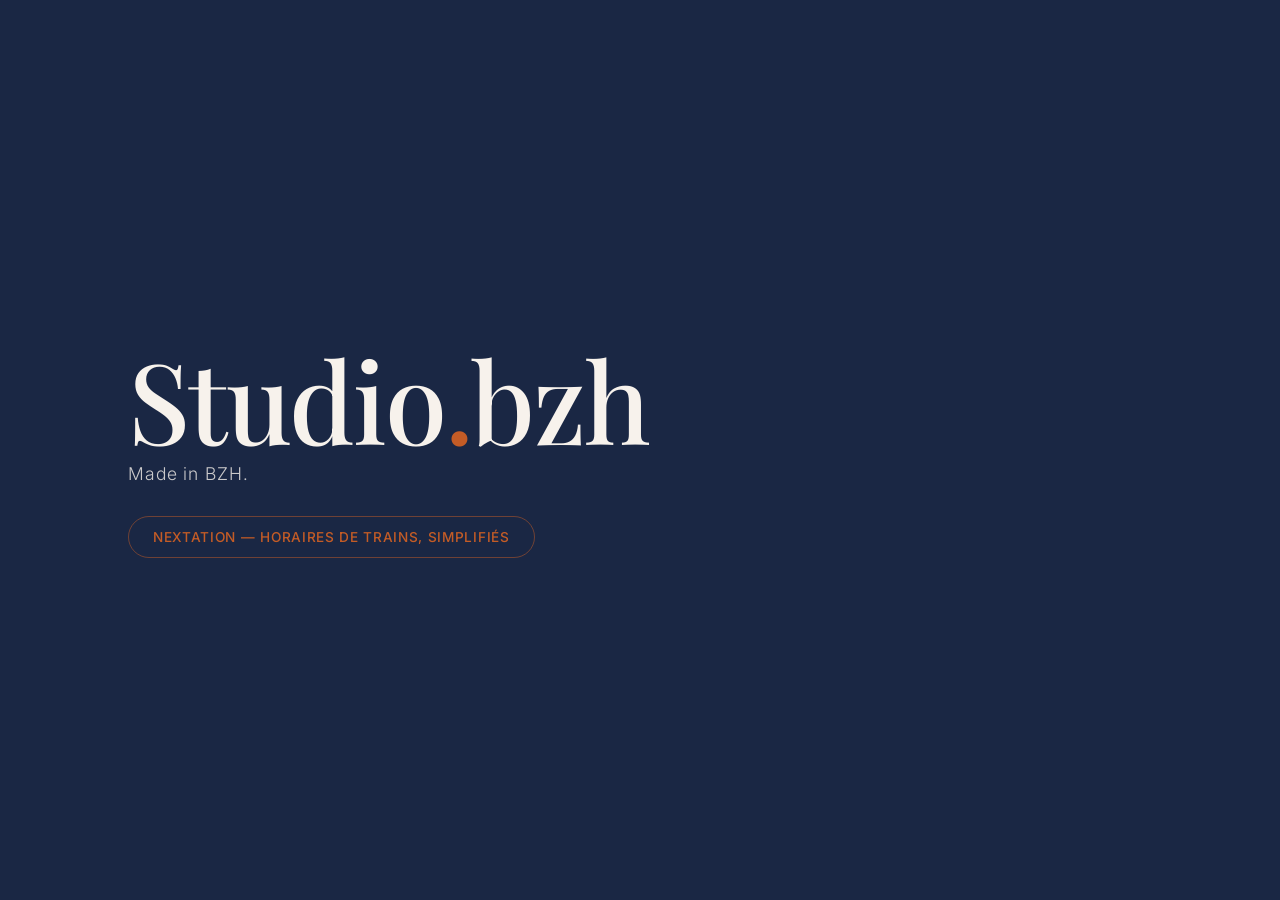
==== docs/index.html @ 62165a8e "Fix background image filename in index.html" ====
<!DOCTYPE html>
<html lang="fr">
<head>
    <meta charset="UTF-8">
    <meta name="viewport" content="width=device-width, initial-scale=1.0">
    <title>Studio.bzh</title>
    <link rel="icon" type="image/png" sizes="32x32" href="/favicon_32.png">
    <link rel="icon" type="image/png" sizes="16x16" href="/favicon_16.png">
    <link href="https://fonts.googleapis.com/css2?family=Inter:wght@300;400;600&family=Playfair+Display:wght@500&display=swap" rel="stylesheet">
    <style>
        * {
            margin: 0;
            padding: 0;
            box-sizing: border-box;
        }

        body {
            font-family: 'Inter', sans-serif;
            background: #1a2744;
            height: 100vh;
            display: flex;
            align-items: center;
            overflow: hidden;
        }

        .hero {
            position: relative;
            width: 100%;
            height: 100vh;
            display: flex;
            flex-direction: column;
            align-items: flex-start; /* Aligne le contenu à gauche */
            justify-content: center;
            text-align: left; /* Aligne le texte à gauche */
            padding: 2rem 10%; /* Augmentation du padding pour décoller du bord gauche */
            background: url('background.jpg') no-repeat center center/cover;
        }

        .hero__content {
            position: relative;
            z-index: 2;
            max-width: 600px;
        }

        .hero__title {
            font-family: 'Playfair Display', serif;
            font-size: clamp(3rem, 10vw, 7rem);
            font-weight: 500;
            color: #f7f2ec; /* Blanc orangé */
            line-height: 1;
            margin-bottom: 0.5rem;
            letter-spacing: -0.02em;
        }

        .hero__title .dot {
            color: #c45c26;
        }

        .hero__tagline {
            font-size: clamp(0.9rem, 2vw, 1.1rem);
            font-weight: 300;
            color: #f7f2ec; /* Blanc orangé */
            opacity: 0.8;
            margin-bottom: 2rem;
            letter-spacing: 0.05em;
        }

        .hero__link {
            display: inline-flex;
            align-items: center;
            color: #c45c26;
            text-decoration: none;
            font-size: 0.85rem;
            font-weight: 500;
            letter-spacing: 0.05em;
            text-transform: uppercase;
            padding: 0.75rem 1.5rem;
            border: 1px solid rgba(196, 92, 38, 0.5);
            border-radius: 100px;
            transition: all 0.3s ease;
            background: transparent; /* Bouton transparent */
        }

        /* Gestion du changement de texte au survol */
        .hero__link span::before {
            content: attr(data-text);
        }

        .hero__link:hover {
            background: #c45c26;
            color: #ffffff;
            border-color: #c45c26;
            transform: translateY(-2px);
        }

        .hero__link:hover span::before {
            content: attr(data-hover);
        }
    </style>
</head>
<body>
    <div class="hero">
        <div class="hero__content">
            <h1 class="hero__title">Studio<span class="dot">.</span>bzh</h1>
            <p class="hero__tagline">Made in BZH.</p>
            <a href="https://studio.bzh/nextation" rel="noopener" class="hero__link">
                <span data-text="Nextation — Horaires de trains, simplifiés" data-hover="Découvrir Nextation"></span>
            </a>
        </div>
    </div>
</body>
</html>
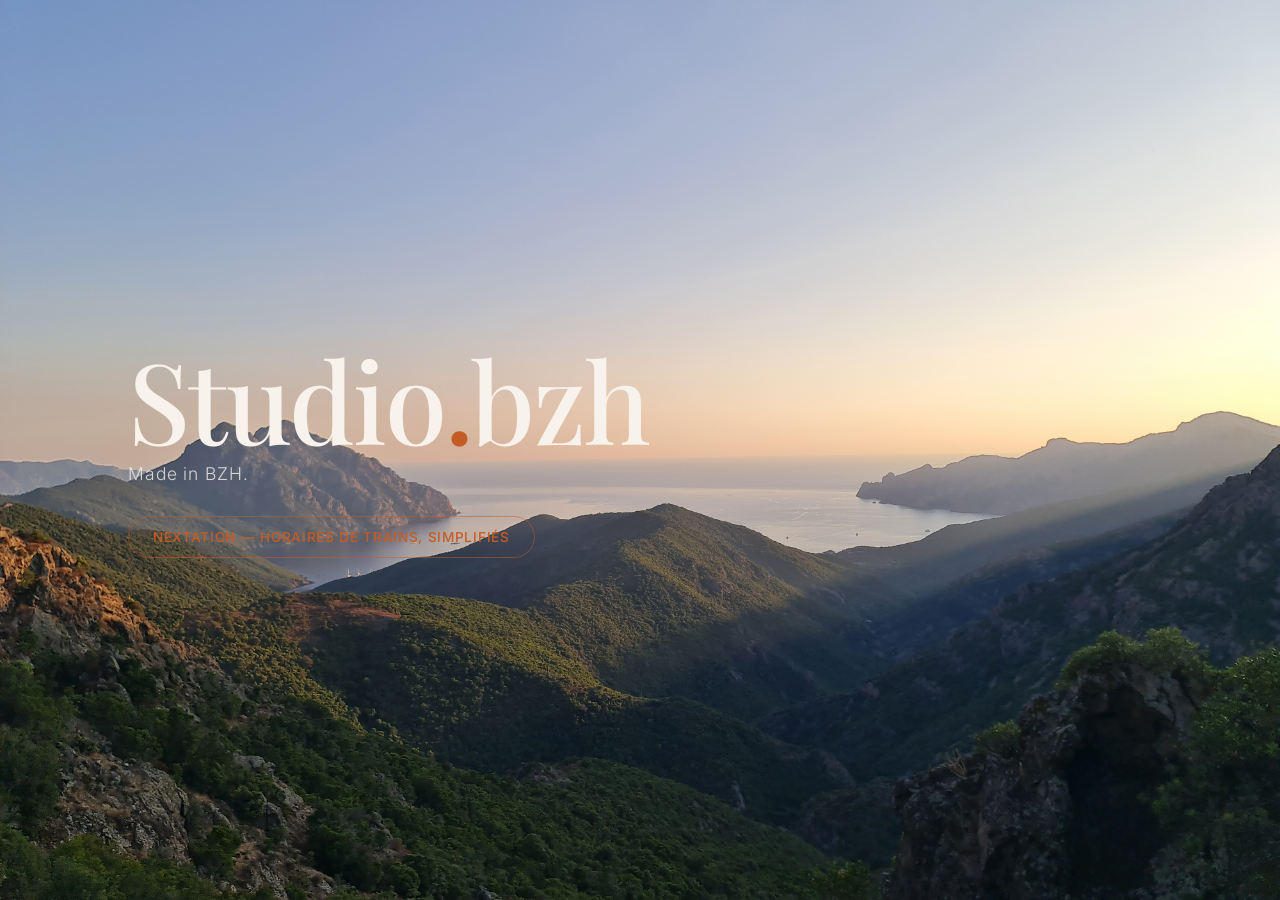
==== commit b05b4c75: "Fix CSS background property syntax" ====
--- a/docs/index.html
+++ b/docs/index.html
@@ -33,7 +33,7 @@
             justify-content: center;
             text-align: left; /* Aligne le texte à gauche */
             padding: 2rem 10%; /* Augmentation du padding pour décoller du bord gauche */
-            background: url('background.jpg') no-repeat center center/cover;
+            background: url('background_2.jpg') no-repeat center center/cover;
         }
 
         .hero__content {
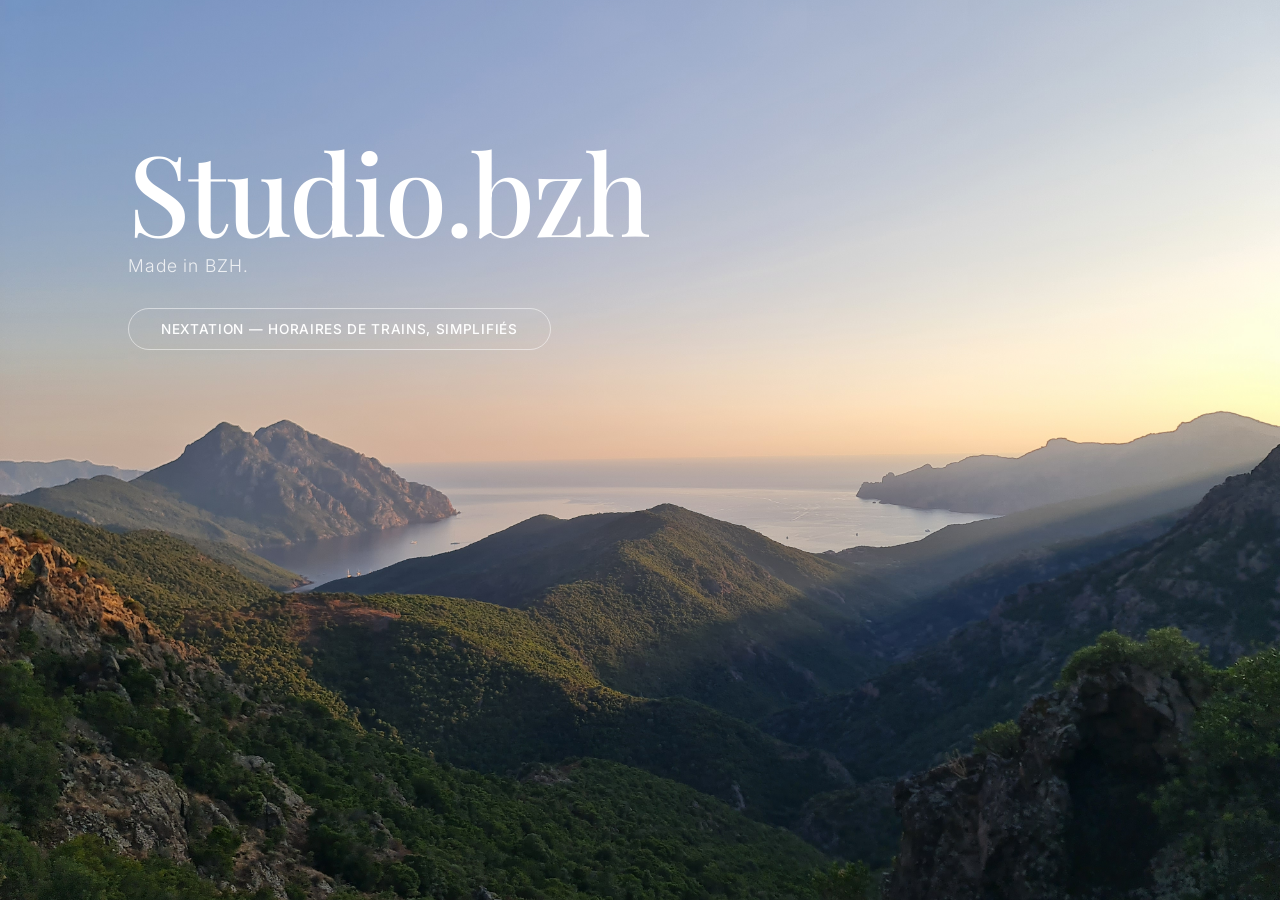
==== commit ad116ce3: "Add files via upload" ====
--- a/docs/index.html
+++ b/docs/index.html
@@ -30,9 +30,9 @@
             display: flex;
             flex-direction: column;
             align-items: flex-start; /* Aligne le contenu à gauche */
-            justify-content: center;
+            justify-content: flex-start; /* Aligne vers le haut */
             text-align: left; /* Aligne le texte à gauche */
-            padding: 2rem 10%; /* Augmentation du padding pour décoller du bord gauche */
+            padding: 15vh 10% 2rem 10%; /* Positionne le contenu environ aux 3/4 de la hauteur */
             background: url('background_2.jpg') no-repeat center center/cover;
         }
 
@@ -46,20 +46,20 @@
             font-family: 'Playfair Display', serif;
             font-size: clamp(3rem, 10vw, 7rem);
             font-weight: 500;
-            color: #f7f2ec; /* Blanc orangé */
+            color: #ffffff; /* Uniquement du blanc */
             line-height: 1;
             margin-bottom: 0.5rem;
             letter-spacing: -0.02em;
         }
 
         .hero__title .dot {
-            color: #c45c26;
+            color: #ffffff; /* Uniquement du blanc */
         }
 
         .hero__tagline {
             font-size: clamp(0.9rem, 2vw, 1.1rem);
             font-weight: 300;
-            color: #f7f2ec; /* Blanc orangé */
+            color: #ffffff; /* Uniquement du blanc */
             opacity: 0.8;
             margin-bottom: 2rem;
             letter-spacing: 0.05em;
@@ -68,17 +68,20 @@
         .hero__link {
             display: inline-flex;
             align-items: center;
-            color: #c45c26;
+            justify-content: center;
+            color: #ffffff; /* Uniquement du blanc */
             text-decoration: none;
             font-size: 0.85rem;
             font-weight: 500;
             letter-spacing: 0.05em;
             text-transform: uppercase;
-            padding: 0.75rem 1.5rem;
-            border: 1px solid rgba(196, 92, 38, 0.5);
+            padding: 0.75rem 2rem;
+            border: 1px solid rgba(255, 255, 255, 0.5); /* Bordure blanche semi-transparente */
             border-radius: 100px;
             transition: all 0.3s ease;
             background: transparent; /* Bouton transparent */
+            min-width: 416px; /* Largeur minimale pour éviter le changement de taille au survol */
+            text-align: center;
         }
 
         /* Gestion du changement de texte au survol */
@@ -87,9 +90,9 @@
         }
 
         .hero__link:hover {
-            background: #c45c26;
-            color: #ffffff;
-            border-color: #c45c26;
+            background: #ffffff;
+            color: #1a2744; /* Le texte passe sur la couleur de fond pour rester lisible */
+            border-color: #ffffff;
             transform: translateY(-2px);
         }
 
@@ -109,4 +112,4 @@
         </div>
     </div>
 </body>
-</html>
+</html>
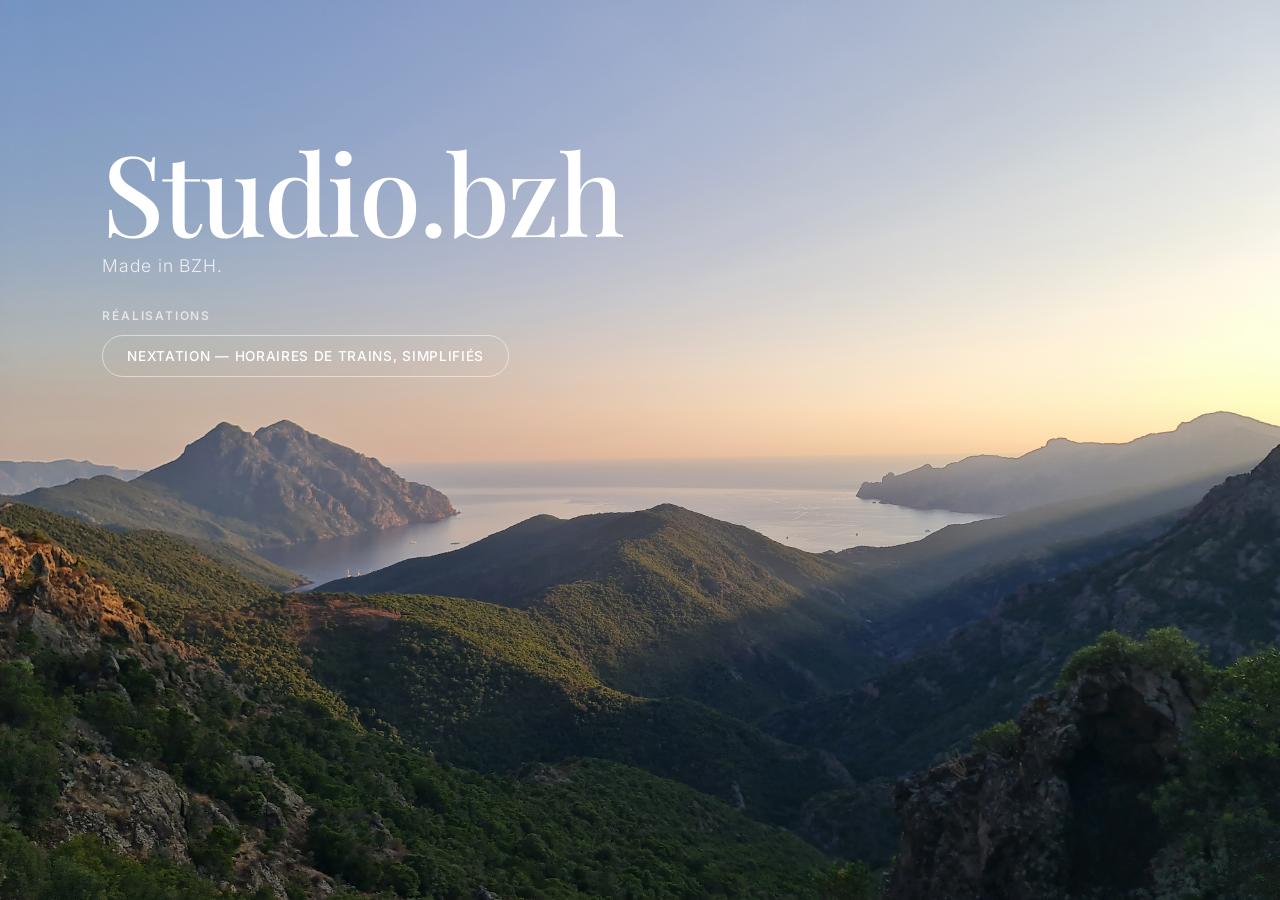
==== commit fa2be3a3: "Add files via upload" ====
--- a/docs/index.html
+++ b/docs/index.html
@@ -14,25 +14,29 @@
             box-sizing: border-box;
         }
 
+        html, body {
+            width: 100%;
+            overflow-x: hidden; /* évite tout débordement horizontal, quel que soit le contenu */
+        }
+
         body {
             font-family: 'Inter', sans-serif;
             background: #1a2744;
-            height: 100vh;
+            min-height: 100vh;
             display: flex;
             align-items: center;
-            overflow: hidden;
         }
 
         .hero {
             position: relative;
             width: 100%;
-            height: 100vh;
+            min-height: 100vh;
             display: flex;
             flex-direction: column;
             align-items: flex-start; /* Aligne le contenu à gauche */
             justify-content: flex-start; /* Aligne vers le haut */
             text-align: left; /* Aligne le texte à gauche */
-            padding: 15vh 10% 2rem 10%; /* Positionne le contenu environ aux 3/4 de la hauteur */
+            padding: 15vh 8% 2rem 8%; /* Positionne le contenu environ aux 3/4 de la hauteur */
             background: url('background_2.jpg') no-repeat center center/cover;
         }
 
@@ -40,6 +44,17 @@
             position: relative;
             z-index: 2;
             max-width: 600px;
+            width: 100%;
+        }
+
+        .hero__section-label {
+            font-size: 0.75rem;
+            font-weight: 600;
+            color: #ffffff;
+            opacity: 0.65;
+            letter-spacing: 0.15em;
+            text-transform: uppercase;
+            margin-bottom: 0.75rem;
         }
 
         .hero__title {
@@ -71,22 +86,19 @@
             justify-content: center;
             color: #ffffff; /* Uniquement du blanc */
             text-decoration: none;
-            font-size: 0.85rem;
+            font-size: clamp(0.7rem, 2.3vw, 0.85rem);
             font-weight: 500;
             letter-spacing: 0.05em;
             text-transform: uppercase;
-            padding: 0.75rem 2rem;
+            padding: 0.75rem 1.5rem;
             border: 1px solid rgba(255, 255, 255, 0.5); /* Bordure blanche semi-transparente */
             border-radius: 100px;
             transition: all 0.3s ease;
             background: transparent; /* Bouton transparent */
-            min-width: 416px; /* Largeur minimale pour éviter le changement de taille au survol */
+            max-width: 100%; /* ne dépasse jamais la largeur de l'écran */
+            width: fit-content;
             text-align: center;
-        }
-
-        /* Gestion du changement de texte au survol */
-        .hero__link span::before {
-            content: attr(data-text);
+            white-space: normal; /* le texte peut revenir à la ligne si besoin sur petit écran */
         }
 
         .hero__link:hover {
@@ -95,10 +107,6 @@
             border-color: #ffffff;
             transform: translateY(-2px);
         }
-
-        .hero__link:hover span::before {
-            content: attr(data-hover);
-        }
     </style>
 </head>
 <body>
@@ -106,8 +114,9 @@
         <div class="hero__content">
             <h1 class="hero__title">Studio<span class="dot">.</span>bzh</h1>
             <p class="hero__tagline">Made in BZH.</p>
+            <p class="hero__section-label">Réalisations</p>
             <a href="https://studio.bzh/nextation" rel="noopener" class="hero__link">
-                <span data-text="Nextation — Horaires de trains, simplifiés" data-hover="Découvrir Nextation"></span>
+                Nextation — Horaires de trains, simplifiés
             </a>
         </div>
     </div>
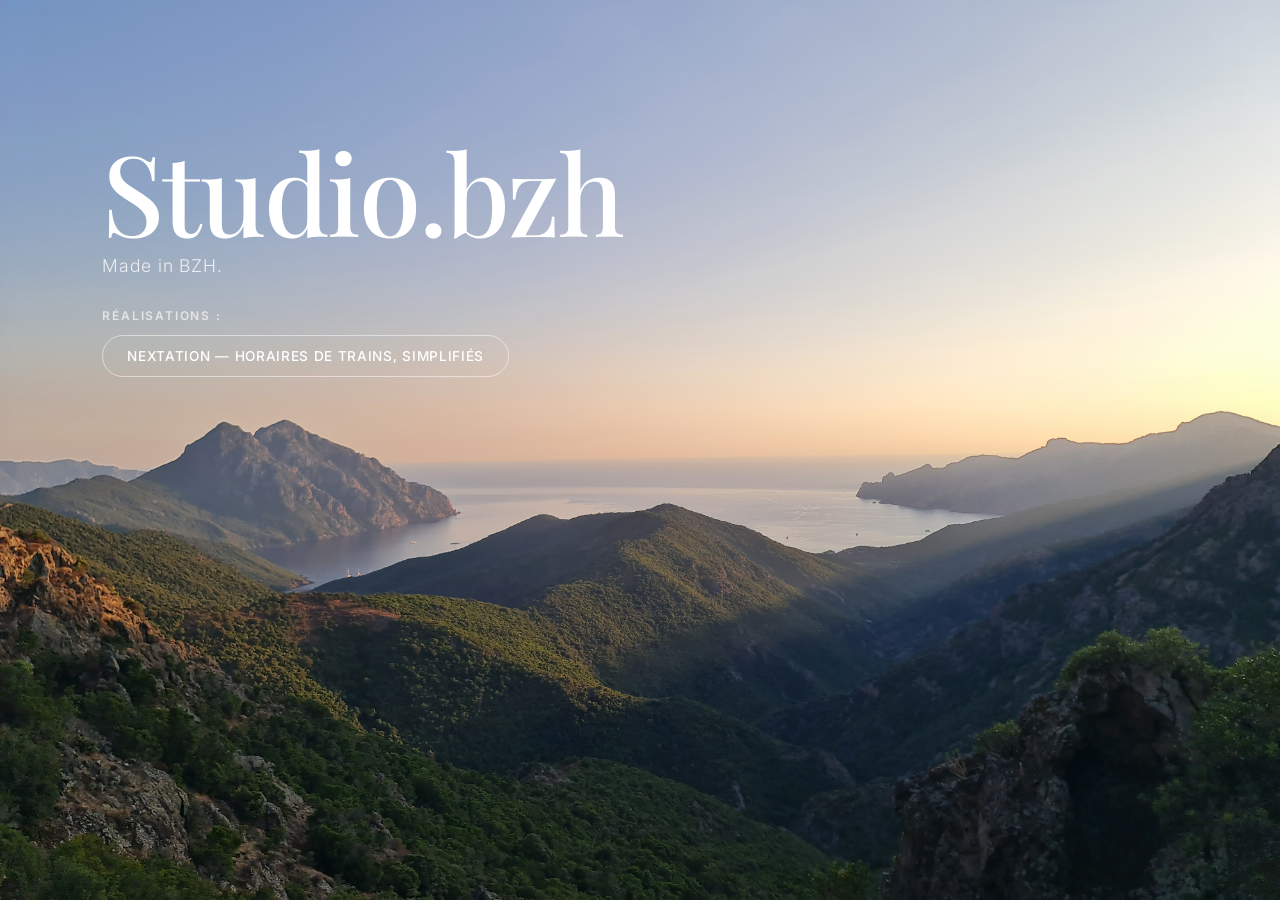
==== commit 63749e19: "Update section label to include a colon" ====
--- a/docs/index.html
+++ b/docs/index.html
@@ -114,11 +114,11 @@
         <div class="hero__content">
             <h1 class="hero__title">Studio<span class="dot">.</span>bzh</h1>
             <p class="hero__tagline">Made in BZH.</p>
-            <p class="hero__section-label">Réalisations</p>
+            <p class="hero__section-label">Réalisations :</p>
             <a href="https://studio.bzh/nextation" rel="noopener" class="hero__link">
                 Nextation — Horaires de trains, simplifiés
             </a>
         </div>
     </div>
 </body>
-</html>+</html>
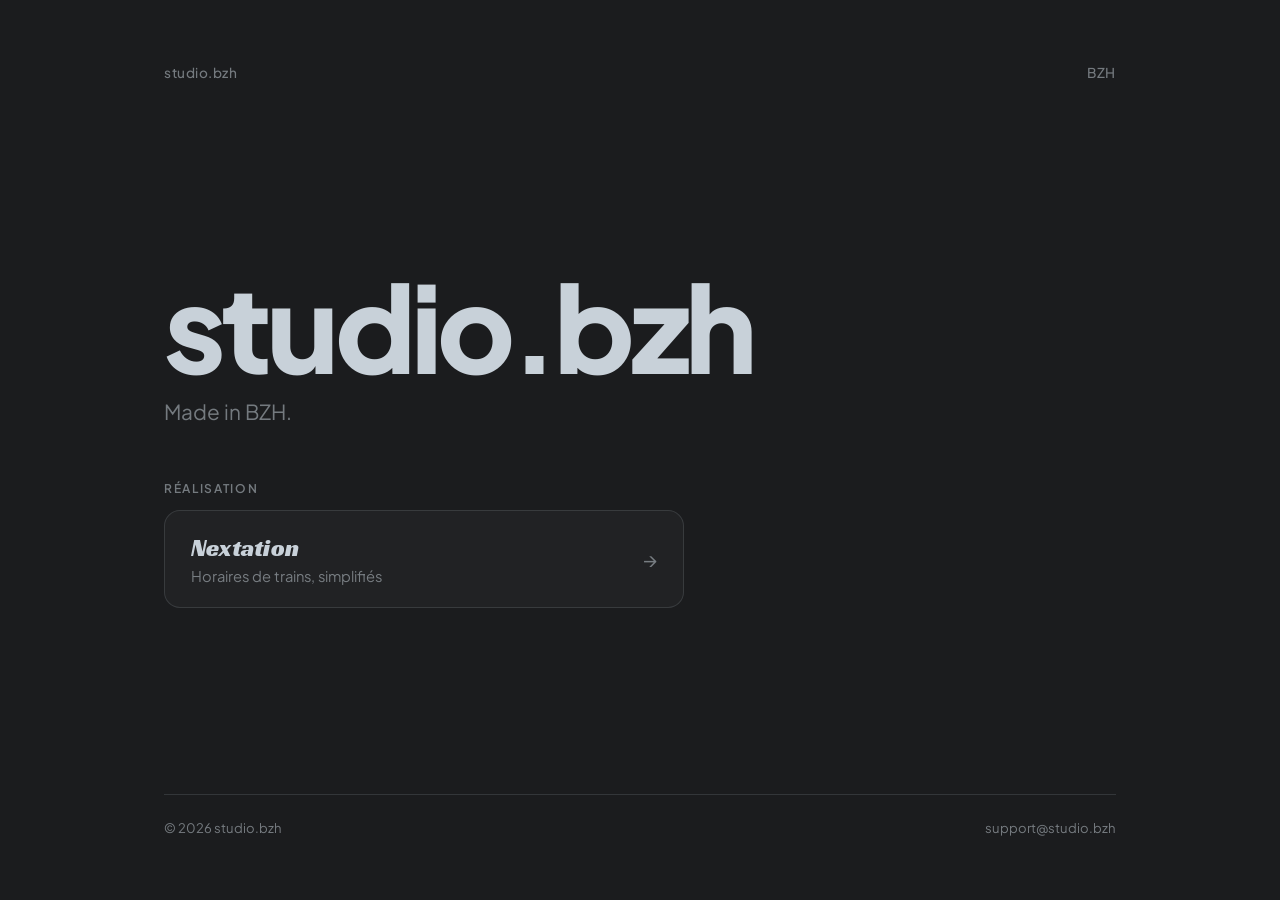
==== commit 6aa9278b: "Add files via upload" ====
--- a/docs/index.html
+++ b/docs/index.html
@@ -1,124 +1,188 @@
 <!DOCTYPE html>
 <html lang="fr">
 <head>
-    <meta charset="UTF-8">
-    <meta name="viewport" content="width=device-width, initial-scale=1.0">
-    <title>Studio.bzh</title>
-    <link rel="icon" type="image/png" sizes="32x32" href="/favicon_32.png">
-    <link rel="icon" type="image/png" sizes="16x16" href="/favicon_16.png">
-    <link href="https://fonts.googleapis.com/css2?family=Inter:wght@300;400;600&family=Playfair+Display:wght@500&display=swap" rel="stylesheet">
-    <style>
-        * {
-            margin: 0;
-            padding: 0;
-            box-sizing: border-box;
-        }
+  <meta charset="UTF-8">
+  <meta name="viewport" content="width=device-width, initial-scale=1.0">
+  <title>studio.bzh</title>
+  <meta name="description" content="studio.bzh — Made in BZH.">
+  <link rel="icon" type="image/png" sizes="32x32" href="/favicon_32.png">
+  <link rel="icon" type="image/png" sizes="16x16" href="/favicon_16.png">
+  <link rel="preconnect" href="https://fonts.googleapis.com">
+  <link rel="preconnect" href="https://fonts.gstatic.com" crossorigin>
+  <link href="https://fonts.googleapis.com/css2?family=Plus+Jakarta+Sans:wght@400;500;600;700;800&family=Racing+Sans+One&display=swap" rel="stylesheet">
+  <style>
+    :root {
+      --bg: #1b1c1e;
+      --fg: #c8d1d9;
+      --fg-muted: rgba(200, 209, 217, 0.52);
+      --border: rgba(200, 209, 217, 0.14);
+      --border-hover: rgba(200, 209, 217, 0.4);
+      --surface: rgba(200, 209, 217, 0.03);
+      --surface-hover: rgba(200, 209, 217, 0.07);
+    }
 
-        html, body {
-            width: 100%;
-            overflow-x: hidden; /* évite tout débordement horizontal, quel que soit le contenu */
-        }
+    * {
+      margin: 0;
+      padding: 0;
+      box-sizing: border-box;
+    }
 
-        body {
-            font-family: 'Inter', sans-serif;
-            background: #1a2744;
-            min-height: 100vh;
-            display: flex;
-            align-items: center;
-        }
+    html, body {
+      height: 100%;
+      background-color: var(--bg);
+      color: var(--fg);
+      font-family: 'Plus Jakarta Sans', -apple-system, BlinkMacSystemFont, sans-serif;
+      -webkit-font-smoothing: antialiased;
+    }
 
-        .hero {
-            position: relative;
-            width: 100%;
-            min-height: 100vh;
-            display: flex;
-            flex-direction: column;
-            align-items: flex-start; /* Aligne le contenu à gauche */
-            justify-content: flex-start; /* Aligne vers le haut */
-            text-align: left; /* Aligne le texte à gauche */
-            padding: 15vh 8% 2rem 8%; /* Positionne le contenu environ aux 3/4 de la hauteur */
-            background: url('background_2.jpg') no-repeat center center/cover;
-        }
+    body {
+      display: flex;
+      flex-direction: column;
+      justify-content: space-between;
+      padding: clamp(28px, 6vw, 64px);
+      max-width: 1080px;
+      margin: 0 auto;
+    }
 
-        .hero__content {
-            position: relative;
-            z-index: 2;
-            max-width: 600px;
-            width: 100%;
-        }
+    header {
+      display: flex;
+      justify-content: space-between;
+      align-items: center;
+      font-size: 0.85rem;
+      font-weight: 500;
+      color: var(--fg-muted);
+      letter-spacing: 0.04em;
+    }
 
-        .hero__section-label {
-            font-size: 0.75rem;
-            font-weight: 600;
-            color: #ffffff;
-            opacity: 0.65;
-            letter-spacing: 0.15em;
-            text-transform: uppercase;
-            margin-bottom: 0.75rem;
-        }
+    main {
+      margin: auto 0;
+      padding: 40px 0;
+    }
 
-        .hero__title {
-            font-family: 'Playfair Display', serif;
-            font-size: clamp(3rem, 10vw, 7rem);
-            font-weight: 500;
-            color: #ffffff; /* Uniquement du blanc */
-            line-height: 1;
-            margin-bottom: 0.5rem;
-            letter-spacing: -0.02em;
-        }
+    h1 {
+      font-size: clamp(3.8rem, 11vw, 7.5rem);
+      font-weight: 800;
+      letter-spacing: -0.04em;
+      line-height: 0.95;
+      color: var(--fg);
+      margin-bottom: 16px;
+    }
 
-        .hero__title .dot {
-            color: #ffffff; /* Uniquement du blanc */
-        }
+    .tagline {
+      font-size: clamp(1.05rem, 2vw, 1.3rem);
+      color: var(--fg-muted);
+      font-weight: 400;
+      margin-bottom: 56px;
+    }
 
-        .hero__tagline {
-            font-size: clamp(0.9rem, 2vw, 1.1rem);
-            font-weight: 300;
-            color: #ffffff; /* Uniquement du blanc */
-            opacity: 0.8;
-            margin-bottom: 2rem;
-            letter-spacing: 0.05em;
-        }
+    .section-label {
+      font-size: 0.75rem;
+      font-weight: 600;
+      text-transform: uppercase;
+      letter-spacing: 0.14em;
+      color: var(--fg-muted);
+      margin-bottom: 14px;
+    }
 
-        .hero__link {
-            display: inline-flex;
-            align-items: center;
-            justify-content: center;
-            color: #ffffff; /* Uniquement du blanc */
-            text-decoration: none;
-            font-size: clamp(0.7rem, 2.3vw, 0.85rem);
-            font-weight: 500;
-            letter-spacing: 0.05em;
-            text-transform: uppercase;
-            padding: 0.75rem 1.5rem;
-            border: 1px solid rgba(255, 255, 255, 0.5); /* Bordure blanche semi-transparente */
-            border-radius: 100px;
-            transition: all 0.3s ease;
-            background: transparent; /* Bouton transparent */
-            max-width: 100%; /* ne dépasse jamais la largeur de l'écran */
-            width: fit-content;
-            text-align: center;
-            white-space: normal; /* le texte peut revenir à la ligne si besoin sur petit écran */
-        }
+    .project-link {
+      display: inline-flex;
+      align-items: center;
+      justify-content: space-between;
+      gap: 32px;
+      width: 100%;
+      max-width: 520px;
+      padding: 22px 26px;
+      background: var(--surface);
+      border: 1px solid var(--border);
+      border-radius: 16px;
+      text-decoration: none;
+      color: var(--fg);
+      transition: all 0.25s cubic-bezier(0.16, 1, 0.3, 1);
+    }
 
-        .hero__link:hover {
-            background: #ffffff;
-            color: #1a2744; /* Le texte passe sur la couleur de fond pour rester lisible */
-            border-color: #ffffff;
-            transform: translateY(-2px);
-        }
-    </style>
+    .project-link:hover {
+      background: var(--surface-hover);
+      border-color: var(--border-hover);
+      transform: translateY(-2px);
+    }
+
+    .project-info {
+      display: flex;
+      flex-direction: column;
+      gap: 4px;
+    }
+
+    .project-name {
+      font-family: 'Racing Sans One', sans-serif;
+      font-size: 1.5rem;
+      letter-spacing: 0.01em;
+      color: var(--fg);
+    }
+
+    .project-desc {
+      font-size: 0.92rem;
+      color: var(--fg-muted);
+    }
+
+    .arrow {
+      font-size: 1.25rem;
+      color: var(--fg-muted);
+      transition: transform 0.25s ease, color 0.25s ease;
+    }
+
+    .project-link:hover .arrow {
+      transform: translateX(4px);
+      color: var(--fg);
+    }
+
+    footer {
+      display: flex;
+      justify-content: space-between;
+      align-items: center;
+      flex-wrap: wrap;
+      gap: 12px;
+      font-size: 0.82rem;
+      color: var(--fg-muted);
+      border-top: 1px solid var(--border);
+      padding-top: 24px;
+    }
+
+    footer a {
+      color: var(--fg-muted);
+      text-decoration: none;
+      transition: color 0.2s;
+    }
+
+    footer a:hover {
+      color: var(--fg);
+    }
+  </style>
 </head>
 <body>
-    <div class="hero">
-        <div class="hero__content">
-            <h1 class="hero__title">Studio<span class="dot">.</span>bzh</h1>
-            <p class="hero__tagline">Made in BZH.</p>
-            <p class="hero__section-label">Réalisations :</p>
-            <a href="https://studio.bzh/nextation" rel="noopener" class="hero__link">
-                Nextation — Horaires de trains, simplifiés
-            </a>
-        </div>
-    </div>
+
+  <header>
+    <span>studio.bzh</span>
+    <span>BZH</span>
+  </header>
+
+  <main>
+    <h1>studio.bzh</h1>
+    <p class="tagline">Made in BZH.</p>
+
+    <p class="section-label">Réalisation</p>
+    <a href="https://studio.bzh/nextation" class="project-link">
+      <div class="project-info">
+        <span class="project-name">Nextation</span>
+        <span class="project-desc">Horaires de trains, simplifiés</span>
+      </div>
+      <span class="arrow" aria-hidden="true">→</span>
+    </a>
+  </main>
+
+  <footer>
+    <span>© 2026 studio.bzh</span>
+    <a href="mailto:support@studio.bzh">support@studio.bzh</a>
+  </footer>
+
 </body>
-</html>
+</html>
